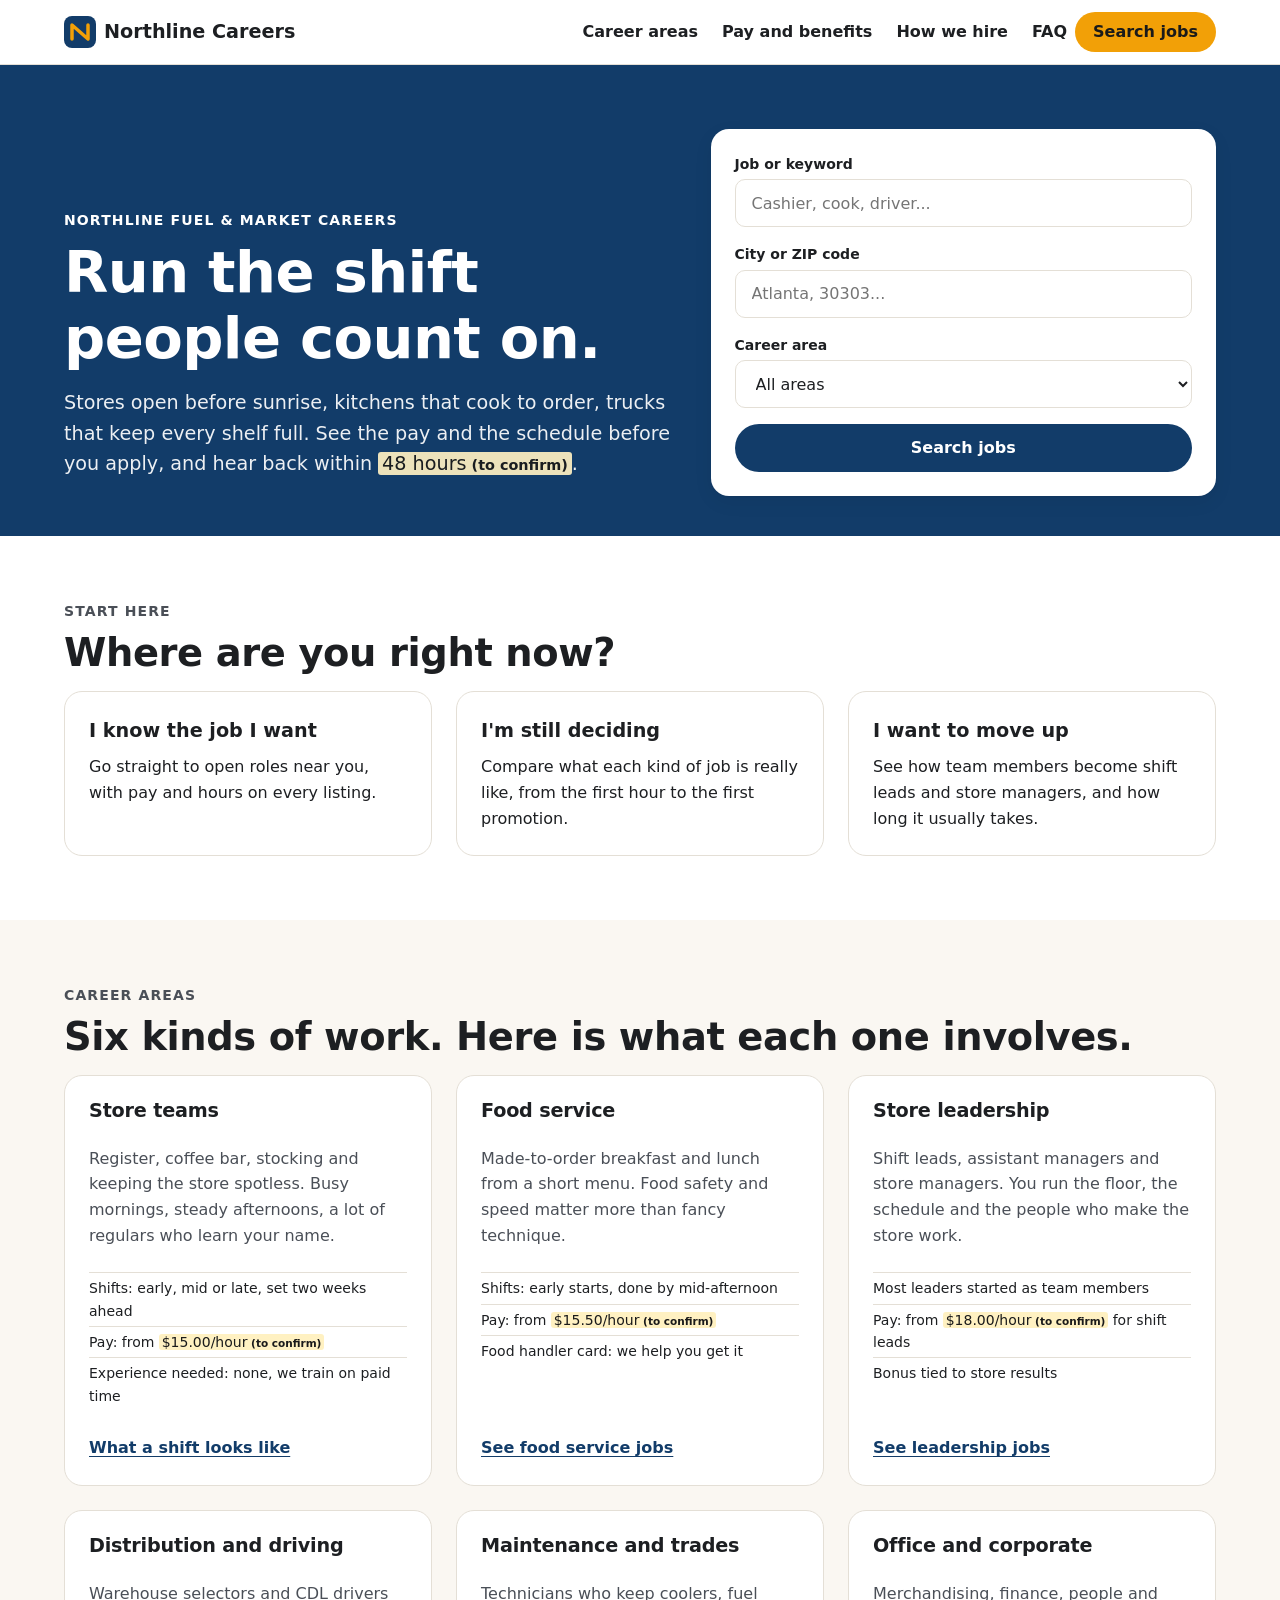
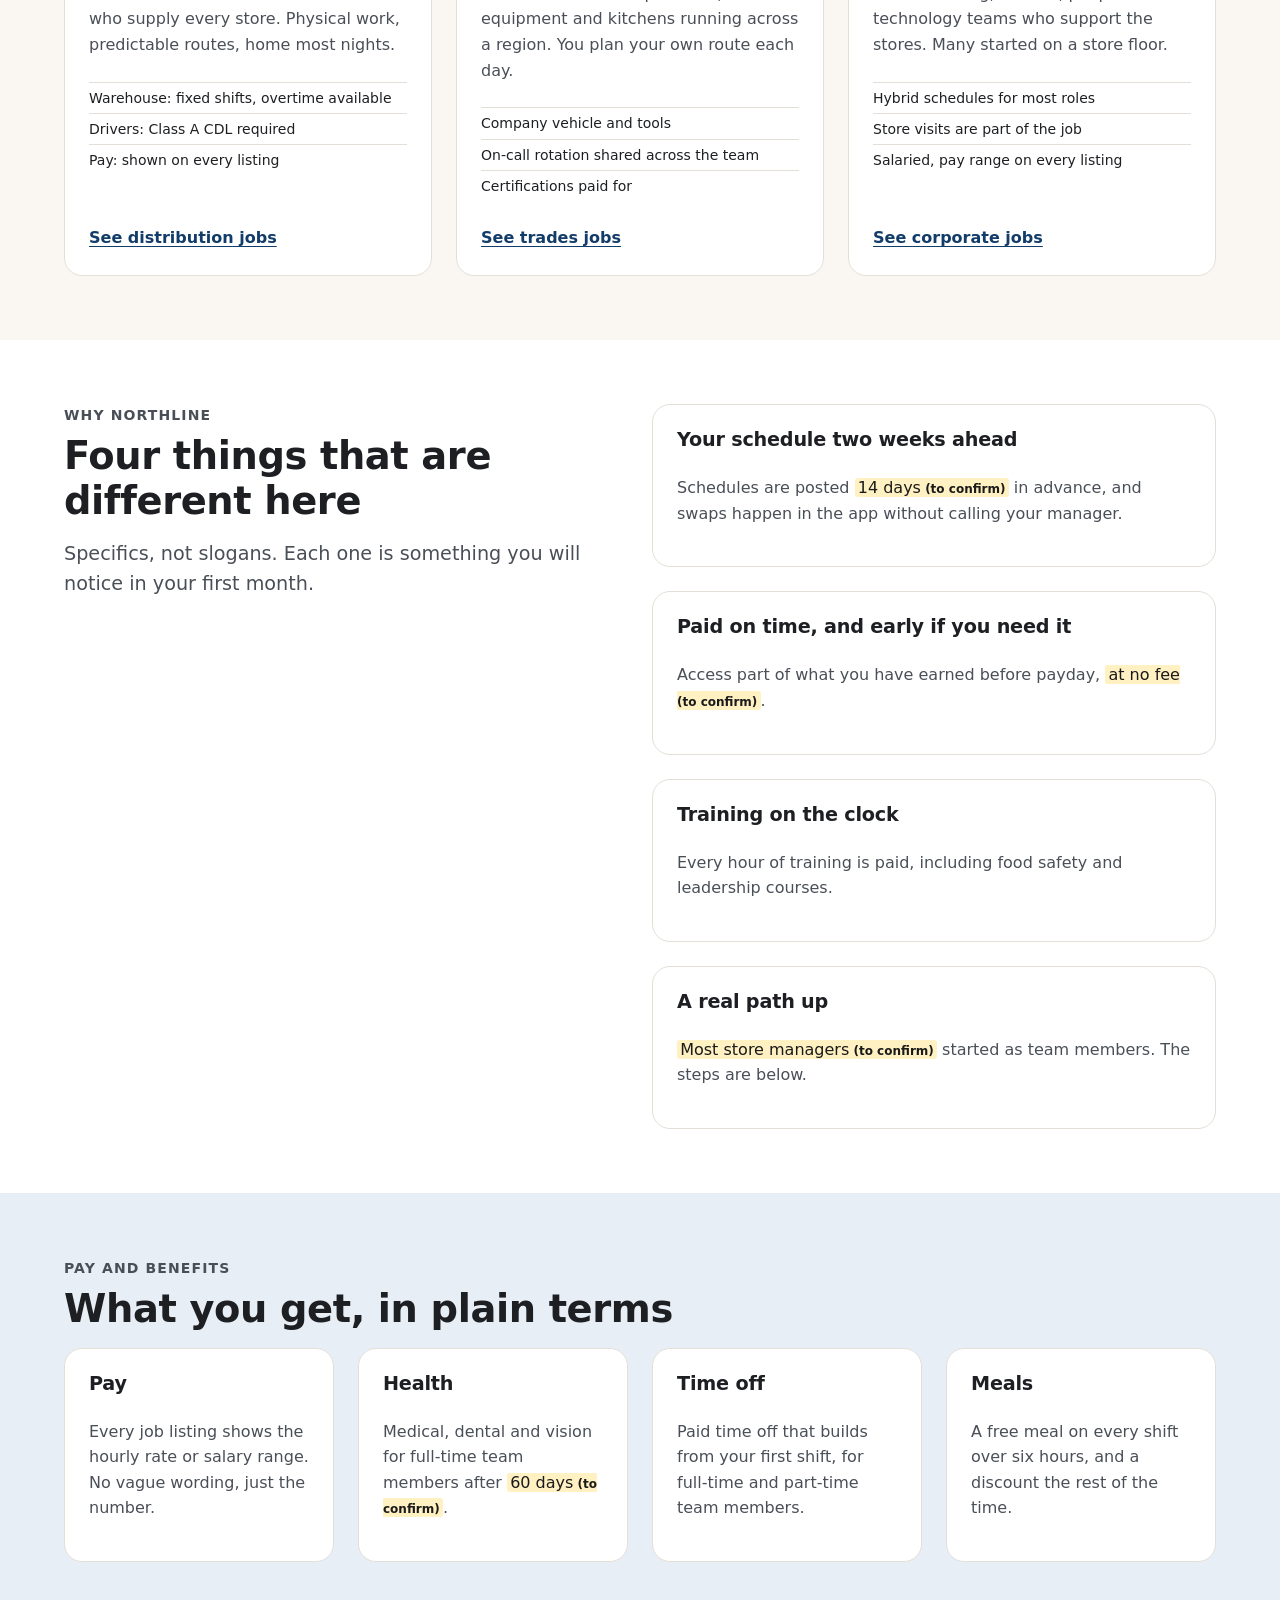
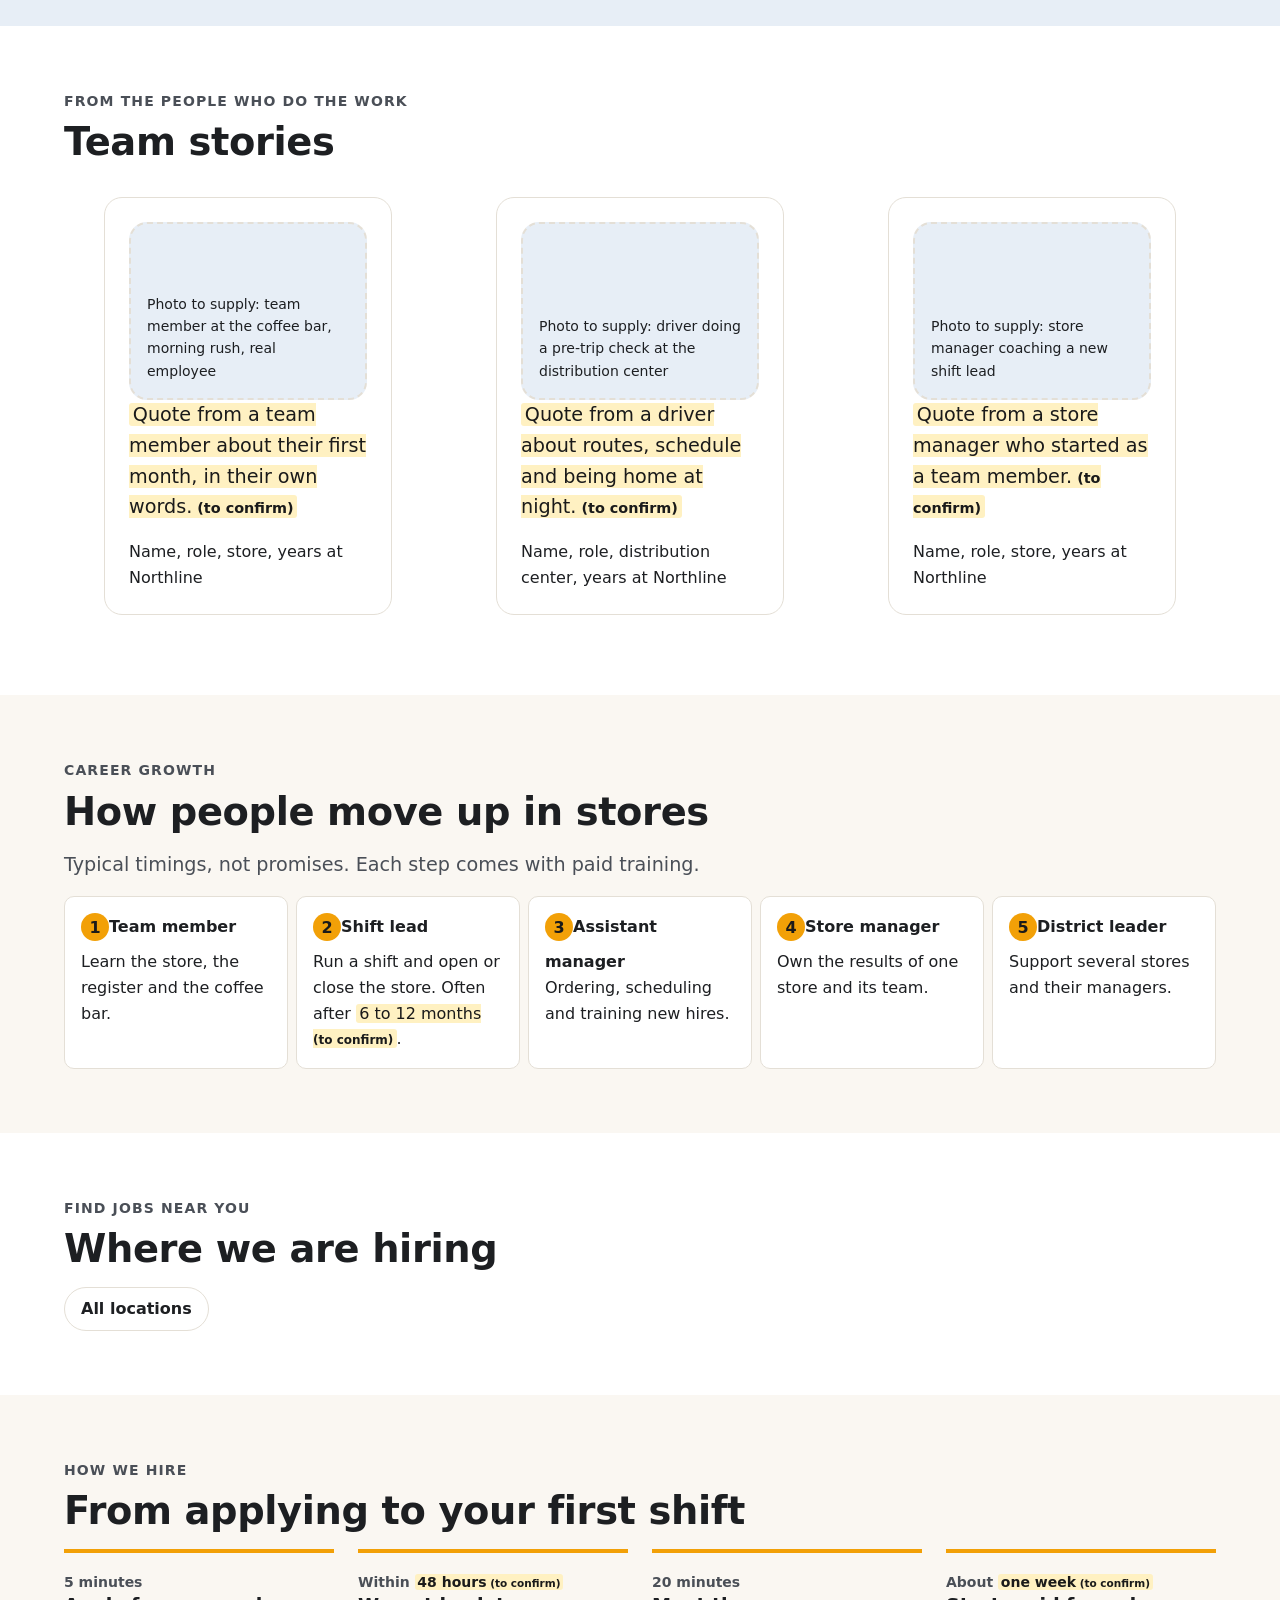
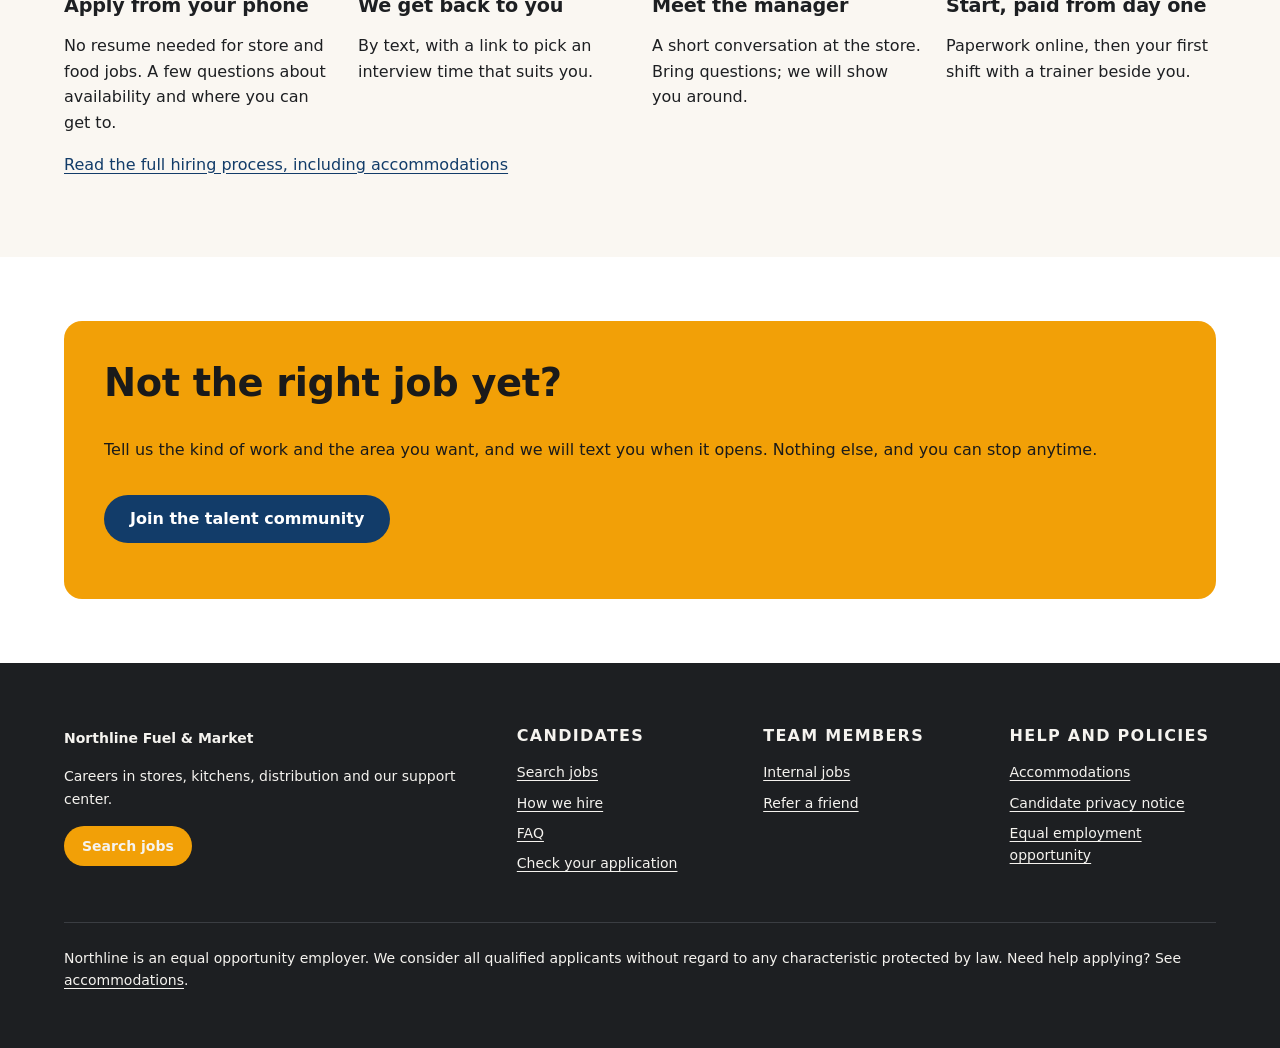
==== skills/sourcing/career-site-builder/references/starter/index.html @ 52d924c1 "Add career-site-builder: a careers site, built and checked Builds a complete careers site for a fron" ====
<!doctype html>
<html lang="en">
<head>
<meta charset="utf-8">
<meta name="viewport" content="width=device-width, initial-scale=1">
<title>Careers at Northline Fuel &amp; Market | Store, food and driver jobs</title>
<meta name="description" content="Hourly and salaried jobs at Northline stores, kitchens and distribution centers. See pay, schedules and how fast we hire, then apply in a few minutes from your phone.">
<link rel="canonical" href="https://careers.example.com/">
<meta property="og:type" content="website">
<meta property="og:title" content="Careers at Northline Fuel &amp; Market">
<meta property="og:description" content="Store, food service, driver and office jobs. Pay and schedules shown up front.">
<meta property="og:url" content="https://careers.example.com/">
<link rel="stylesheet" href="css/tokens.css">
<link rel="stylesheet" href="css/site.css">
<script type="application/ld+json">
{
  "@context": "https://schema.org",
  "@type": "Organization",
  "name": "Northline Fuel & Market",
  "url": "https://careers.example.com/",
  "description": "Convenience stores with made-to-order food, fuel and a regional distribution network."
}
</script>
</head>
<body>
<a class="skip-link" href="#main">Skip to content</a>
<header class="site-header">
  <div class="wrap">
    <a class="logo" href="index.html">
      <svg class="logo-mark" viewBox="0 0 32 32" role="img" aria-label="Northline logo"><rect width="32" height="32" rx="8" fill="#123c69"/><path d="M8 23V9l16 14V9" stroke="#f2a007" stroke-width="3.5" fill="none" stroke-linecap="round" stroke-linejoin="round"/></svg>
      <span>Northline Careers</span>
    </a>
    <nav class="nav" aria-label="Main">
      <ul class="nav-links">
        <li><a href="index.html#areas">Career areas</a></li>
        <li><a href="index.html#benefits">Pay and benefits</a></li>
        <li><a href="hiring-process.html">How we hire</a></li>
        <li><a href="faq.html">FAQ</a></li>
      </ul>
      <a class="btn btn--accent btn--small" href="jobs/index.html">Search jobs</a>
      <button class="nav-toggle" type="button" aria-expanded="false">Menu</button>
    </nav>
  </div>
</header>

<main id="main">
  <section class="hero">
    <div class="wrap hero-grid">
      <div>
        <p class="eyebrow">Northline Fuel &amp; Market careers</p>
        <h1>Run the shift people count on.</h1>
        <p class="lead">Stores open before sunrise, kitchens that cook to order, trucks that keep every shelf full. See the pay and the schedule before you apply, and hear back within <mark class="confirm">48 hours</mark>.</p>
      </div>
      <form class="search" action="jobs/index.html" method="get" role="search" aria-label="Search jobs">
        <div>
          <label for="q">Job or keyword</label>
          <input id="q" name="q" type="text" placeholder="Cashier, cook, driver..." autocomplete="off">
        </div>
        <div>
          <label for="where">City or ZIP code</label>
          <input id="where" name="where" type="text" placeholder="Atlanta, 30303..." autocomplete="postal-code">
        </div>
        <div>
          <label for="cat">Career area</label>
          <select id="cat" name="cat">
            <option value="">All areas</option>
            <option value="store-teams">Store teams</option>
            <option value="food-service">Food service</option>
            <option value="store-leadership">Store leadership</option>
            <option value="distribution">Distribution and driving</option>
            <option value="maintenance">Maintenance and trades</option>
            <option value="corporate">Office and corporate</option>
          </select>
        </div>
        <button class="btn btn--primary" type="submit">Search jobs</button>
      </form>
    </div>
  </section>

  <section class="section" aria-labelledby="paths-title">
    <div class="wrap">
      <p class="eyebrow">Start here</p>
      <h2 id="paths-title">Where are you right now?</h2>
      <div class="grid grid--3">
        <a class="card path" href="jobs/index.html">
          <strong>I know the job I want</strong>
          <span>Go straight to open roles near you, with pay and hours on every listing.</span>
        </a>
        <a class="card path" href="#areas">
          <strong>I'm still deciding</strong>
          <span>Compare what each kind of job is really like, from the first hour to the first promotion.</span>
        </a>
        <a class="card path" href="#growth">
          <strong>I want to move up</strong>
          <span>See how team members become shift leads and store managers, and how long it usually takes.</span>
        </a>
      </div>
    </div>
  </section>

  <section class="section section--warm" id="areas" aria-labelledby="areas-title">
    <div class="wrap">
      <p class="eyebrow">Career areas</p>
      <h2 id="areas-title">Six kinds of work. Here is what each one involves.</h2>
      <div class="grid grid--3">
        <article class="card reveal">
          <h3>Store teams</h3>
          <p>Register, coffee bar, stocking and keeping the store spotless. Busy mornings, steady afternoons, a lot of regulars who learn your name.</p>
          <ul class="facts">
            <li>Shifts: early, mid or late, set two weeks ahead</li>
            <li>Pay: from <mark class="confirm">$15.00/hour</mark></li>
            <li>Experience needed: none, we train on paid time</li>
          </ul>
          <a class="more" href="store-teams.html">What a shift looks like</a>
        </article>
        <article class="card reveal">
          <h3>Food service</h3>
          <p>Made-to-order breakfast and lunch from a short menu. Food safety and speed matter more than fancy technique.</p>
          <ul class="facts">
            <li>Shifts: early starts, done by mid-afternoon</li>
            <li>Pay: from <mark class="confirm">$15.50/hour</mark></li>
            <li>Food handler card: we help you get it</li>
          </ul>
          <a class="more" href="jobs/index.html?cat=food-service">See food service jobs</a>
        </article>
        <article class="card reveal">
          <h3>Store leadership</h3>
          <p>Shift leads, assistant managers and store managers. You run the floor, the schedule and the people who make the store work.</p>
          <ul class="facts">
            <li>Most leaders started as team members</li>
            <li>Pay: from <mark class="confirm">$18.00/hour</mark> for shift leads</li>
            <li>Bonus tied to store results</li>
          </ul>
          <a class="more" href="jobs/index.html?cat=store-leadership">See leadership jobs</a>
        </article>
        <article class="card reveal">
          <h3>Distribution and driving</h3>
          <p>Warehouse selectors and CDL drivers who supply every store. Physical work, predictable routes, home most nights.</p>
          <ul class="facts">
            <li>Warehouse: fixed shifts, overtime available</li>
            <li>Drivers: Class A CDL required</li>
            <li>Pay: shown on every listing</li>
          </ul>
          <a class="more" href="jobs/index.html?cat=distribution">See distribution jobs</a>
        </article>
        <article class="card reveal">
          <h3>Maintenance and trades</h3>
          <p>Technicians who keep coolers, fuel equipment and kitchens running across a region. You plan your own route each day.</p>
          <ul class="facts">
            <li>Company vehicle and tools</li>
            <li>On-call rotation shared across the team</li>
            <li>Certifications paid for</li>
          </ul>
          <a class="more" href="jobs/index.html?cat=maintenance">See trades jobs</a>
        </article>
        <article class="card reveal">
          <h3>Office and corporate</h3>
          <p>Merchandising, finance, people and technology teams who support the stores. Many started on a store floor.</p>
          <ul class="facts">
            <li>Hybrid schedules for most roles</li>
            <li>Store visits are part of the job</li>
            <li>Salaried, pay range on every listing</li>
          </ul>
          <a class="more" href="jobs/index.html?cat=corporate">See corporate jobs</a>
        </article>
      </div>
    </div>
  </section>

  <section class="section" aria-labelledby="why-title">
    <div class="wrap grid grid--2">
      <div>
        <p class="eyebrow">Why Northline</p>
        <h2 id="why-title">Four things that are different here</h2>
        <p class="lead">Specifics, not slogans. Each one is something you will notice in your first month.</p>
      </div>
      <div class="grid">
        <div class="card"><h3>Your schedule two weeks ahead</h3><p>Schedules are posted <mark class="confirm">14 days</mark> in advance, and swaps happen in the app without calling your manager.</p></div>
        <div class="card"><h3>Paid on time, and early if you need it</h3><p>Access part of what you have earned before payday, <mark class="confirm">at no fee</mark>.</p></div>
        <div class="card"><h3>Training on the clock</h3><p>Every hour of training is paid, including food safety and leadership courses.</p></div>
        <div class="card"><h3>A real path up</h3><p><mark class="confirm">Most store managers</mark> started as team members. The steps are below.</p></div>
      </div>
    </div>
  </section>

  <section class="section section--brand" id="benefits" aria-labelledby="benefits-title">
    <div class="wrap">
      <p class="eyebrow">Pay and benefits</p>
      <h2 id="benefits-title">What you get, in plain terms</h2>
      <div class="grid grid--4">
        <div class="card"><h3>Pay</h3><p>Every job listing shows the hourly rate or salary range. No vague wording, just the number.</p></div>
        <div class="card"><h3>Health</h3><p>Medical, dental and vision for full-time team members after <mark class="confirm">60 days</mark>.</p></div>
        <div class="card"><h3>Time off</h3><p>Paid time off that builds from your first shift, for full-time and part-time team members.</p></div>
        <div class="card"><h3>Meals</h3><p>A free meal on every shift over six hours, and a discount the rest of the time.</p></div>
      </div>
    </div>
  </section>

  <section class="section" aria-labelledby="stories-title">
    <div class="wrap">
      <p class="eyebrow">From the people who do the work</p>
      <h2 id="stories-title">Team stories</h2>
      <div class="grid grid--3">
        <figure class="story">
          <div class="photo" role="img" aria-label="Photo placeholder: a team member at the coffee bar during the morning rush">Photo to supply: team member at the coffee bar, morning rush, real employee</div>
          <blockquote><p><mark class="confirm">Quote from a team member about their first month, in their own words.</mark></p></blockquote>
          <figcaption>Name, role, store, years at Northline</figcaption>
        </figure>
        <figure class="story">
          <div class="photo" role="img" aria-label="Photo placeholder: a driver doing a pre-trip check">Photo to supply: driver doing a pre-trip check at the distribution center</div>
          <blockquote><p><mark class="confirm">Quote from a driver about routes, schedule and being home at night.</mark></p></blockquote>
          <figcaption>Name, role, distribution center, years at Northline</figcaption>
        </figure>
        <figure class="story">
          <div class="photo" role="img" aria-label="Photo placeholder: a store manager walking the floor with a new shift lead">Photo to supply: store manager coaching a new shift lead</div>
          <blockquote><p><mark class="confirm">Quote from a store manager who started as a team member.</mark></p></blockquote>
          <figcaption>Name, role, store, years at Northline</figcaption>
        </figure>
      </div>
    </div>
  </section>

  <section class="section section--warm" id="growth" aria-labelledby="growth-title">
    <div class="wrap">
      <p class="eyebrow">Career growth</p>
      <h2 id="growth-title">How people move up in stores</h2>
      <p class="lead">Typical timings, not promises. Each step comes with paid training.</p>
      <ol class="ladder">
        <li><strong>Team member</strong><br>Learn the store, the register and the coffee bar.</li>
        <li><strong>Shift lead</strong><br>Run a shift and open or close the store. Often after <mark class="confirm">6 to 12 months</mark>.</li>
        <li><strong>Assistant manager</strong><br>Ordering, scheduling and training new hires.</li>
        <li><strong>Store manager</strong><br>Own the results of one store and its team.</li>
        <li><strong>District leader</strong><br>Support several stores and their managers.</li>
      </ol>
    </div>
  </section>

  <section class="section" id="locations" aria-labelledby="loc-title">
    <div class="wrap">
      <p class="eyebrow">Find jobs near you</p>
      <h2 id="loc-title">Where we are hiring</h2>
      <ul class="loc-list" id="location-list">
        <li><a href="jobs/index.html">All locations</a></li>
      </ul>
    </div>
  </section>

  <section class="section section--warm" aria-labelledby="process-title">
    <div class="wrap">
      <p class="eyebrow">How we hire</p>
      <h2 id="process-title">From applying to your first shift</h2>
      <ol class="steps">
        <li><span class="time">5 minutes</span><h3>Apply from your phone</h3><p>No resume needed for store and food jobs. A few questions about availability and where you can get to.</p></li>
        <li><span class="time">Within <mark class="confirm">48 hours</mark></span><h3>We get back to you</h3><p>By text, with a link to pick an interview time that suits you.</p></li>
        <li><span class="time">20 minutes</span><h3>Meet the manager</h3><p>A short conversation at the store. Bring questions; we will show you around.</p></li>
        <li><span class="time">About <mark class="confirm">one week</mark></span><h3>Start, paid from day one</h3><p>Paperwork online, then your first shift with a trainer beside you.</p></li>
      </ol>
      <p><a href="hiring-process.html">Read the full hiring process, including accommodations</a></p>
    </div>
  </section>

  <section class="section" aria-labelledby="community-title">
    <div class="wrap">
      <div class="cta-band">
        <h2 id="community-title">Not the right job yet?</h2>
        <p>Tell us the kind of work and the area you want, and we will text you when it opens. Nothing else, and you can stop anytime.</p>
        <p><a class="btn btn--primary" href="https://apply.example.com/northline/talent-community">Join the talent community</a></p>
      </div>
    </div>
  </section>
</main>

<footer class="site-footer">
  <div class="wrap">
    <div class="footer-grid">
      <div>
        <p><strong>Northline Fuel &amp; Market</strong></p>
        <p>Careers in stores, kitchens, distribution and our support center.</p>
        <p><a class="btn btn--accent btn--small" href="jobs/index.html">Search jobs</a></p>
      </div>
      <div>
        <h2>Candidates</h2>
        <ul>
          <li><a href="jobs/index.html">Search jobs</a></li>
          <li><a href="hiring-process.html">How we hire</a></li>
          <li><a href="faq.html">FAQ</a></li>
          <li><a href="https://apply.example.com/northline/status">Check your application</a></li>
        </ul>
      </div>
      <div>
        <h2>Team members</h2>
        <ul>
          <li><a href="https://apply.example.com/northline/internal">Internal jobs</a></li>
          <li><a href="https://apply.example.com/northline/referral">Refer a friend</a></li>
        </ul>
      </div>
      <div>
        <h2>Help and policies</h2>
        <ul>
          <li><a href="hiring-process.html#accommodations">Accommodations</a></li>
          <li><a href="https://apply.example.com/northline/privacy">Candidate privacy notice</a></li>
          <li><a href="https://apply.example.com/northline/eeo">Equal employment opportunity</a></li>
        </ul>
      </div>
    </div>
    <p class="legal">Northline is an equal opportunity employer. We consider all qualified applicants without regard to any characteristic protected by law. Need help applying? See <a href="hiring-process.html#accommodations">accommodations</a>.</p>
  </div>
</footer>
<script src="js/site.js" defer></script>
</body>
</html>
---- skills/sourcing/career-site-builder/references/starter/css/tokens.css ----
/*
  Design tokens. This is the only file that changes per brand.
  Swap the five brand values, keep the rest. Every pair used for text
  in site.css is listed in check_site.py's contrast check, so a brand
  colour that fails contrast is caught before launch, not after.
*/
:root {
  /* Brand: replace these five */
  --brand: #123c69;          /* primary, used for header, buttons, links */
  --brand-ink: #ffffff;      /* text that sits on --brand */
  --accent: #f2a007;         /* one highlight colour, used sparingly */
  --accent-ink: #1a1a1a;     /* text that sits on --accent */
  --brand-soft: #e7eef6;     /* tinted background for brand sections */

  /* Neutrals: warm, so the site does not read as a software product */
  --ink: #1d1f22;
  --ink-muted: #4a4f57;
  --surface: #ffffff;
  --surface-warm: #faf7f2;
  --surface-dark: #1d1f22;
  --on-dark: #f5f3ef;
  --line: #e4dfd6;
  --focus: #b35c00;

  /* Type: system stack, no font download, fast on a phone */
  --font: system-ui, -apple-system, "Segoe UI", Roboto, "Helvetica Neue", Arial, sans-serif;
  --step--1: 0.875rem;
  --step-0: 1rem;
  --step-1: 1.2rem;
  --step-2: 1.5rem;
  --step-3: clamp(1.75rem, 1.4rem + 1.6vw, 2.4rem);
  --step-4: clamp(2.2rem, 1.6rem + 3vw, 3.6rem);

  /* Space and shape */
  --space-1: 0.25rem;
  --space-2: 0.5rem;
  --space-3: 1rem;
  --space-4: 1.5rem;
  --space-5: 2.5rem;
  --space-6: 4rem;
  --radius: 10px;
  --radius-lg: 18px;
  --max: 72rem;
  --shadow: 0 1px 2px rgba(0, 0, 0, 0.06), 0 6px 20px rgba(0, 0, 0, 0.06);
}
---- skills/sourcing/career-site-builder/references/starter/css/site.css ----
/* Components. Brand values come from tokens.css; nothing here is brand-specific. */

*, *::before, *::after { box-sizing: border-box; }
html { -webkit-text-size-adjust: 100%; scroll-behavior: smooth; }
body {
  margin: 0;
  font-family: var(--font);
  font-size: var(--step-0);
  line-height: 1.6;
  color: var(--ink);
  background: var(--surface);
}
img, svg { max-width: 100%; height: auto; display: block; }
a { color: var(--brand); text-underline-offset: 3px; }
a:hover { text-decoration-thickness: 2px; }
h1, h2, h3 { line-height: 1.15; letter-spacing: -0.01em; margin: 0 0 var(--space-3); }
h1 { font-size: var(--step-4); }
h2 { font-size: var(--step-3); }
h3 { font-size: var(--step-1); }
p { margin: 0 0 var(--space-3); }

:focus-visible { outline: 3px solid var(--focus); outline-offset: 3px; border-radius: 4px; }

.wrap { width: min(100% - 2rem, var(--max)); margin-inline: auto; }
.section { padding-block: var(--space-6); }
.section--warm { background: var(--surface-warm); color: var(--ink); }
.section--brand { background: var(--brand-soft); color: var(--ink); }
.section--dark { background: var(--surface-dark); color: var(--on-dark); }
.section--dark a { color: var(--on-dark); }
.eyebrow {
  font-size: var(--step--1); font-weight: 700; text-transform: uppercase;
  letter-spacing: 0.08em; color: var(--ink-muted); margin-bottom: var(--space-2);
}
.section--dark .eyebrow { color: var(--on-dark); }
.lead { font-size: var(--step-1); color: var(--ink-muted); max-width: 40rem; }
.section--dark .lead { color: var(--on-dark); }

.skip-link { position: absolute; left: -999px; top: 0; background: var(--surface); color: var(--ink); padding: var(--space-2) var(--space-3); z-index: 100; }
.skip-link:focus { left: var(--space-3); top: var(--space-3); }

/* Header: the Search jobs button never leaves the screen */
.site-header {
  position: sticky; top: 0; z-index: 50;
  background: var(--surface); color: var(--ink);
  border-bottom: 1px solid var(--line);
}
.site-header .wrap { display: flex; align-items: center; gap: var(--space-3); min-height: 4rem; }
.logo { display: flex; align-items: center; gap: var(--space-2); font-weight: 800; color: var(--ink); text-decoration: none; font-size: var(--step-1); }
.logo-mark { width: 2rem; height: 2rem; }
.nav { margin-left: auto; display: flex; align-items: center; gap: var(--space-2); }
@media (max-width: 30rem) { .logo { font-size: var(--step-0); } .logo span { max-width: 9ch; line-height: 1.1; } }
.nav-links { display: none; list-style: none; margin: 0; padding: 0; gap: var(--space-4); }
.nav-links a { color: var(--ink); text-decoration: none; font-weight: 600; }
.nav-links a:hover { color: var(--brand); }
.nav-toggle {
  background: var(--surface); color: var(--ink); border: 1px solid var(--line);
  border-radius: var(--radius); padding: var(--space-2) var(--space-3); font: inherit; font-weight: 600;
}
.nav-open .nav-links {
  display: flex; flex-direction: column; position: absolute; top: 4rem; left: 0; right: 0;
  background: var(--surface); color: var(--ink); padding: var(--space-4); border-bottom: 1px solid var(--line);
}
@media (min-width: 60rem) {
  .nav-links { display: flex; }
  .nav-toggle { display: none; }
}

/* Buttons */
.btn {
  display: inline-flex; align-items: center; justify-content: center; gap: var(--space-2);
  min-height: 3rem; padding: 0 var(--space-4); border-radius: 999px; border: 2px solid transparent;
  font: inherit; font-weight: 700; text-decoration: none; cursor: pointer; white-space: nowrap;
  transition: transform 0.15s ease, background-color 0.15s ease;
}
.btn:hover { transform: translateY(-1px); }
.btn--primary { background: var(--brand); color: var(--brand-ink); }
.btn--accent { background: var(--accent); color: var(--accent-ink); }
.btn--ghost { background: transparent; color: var(--ink); border-color: var(--line); }
.btn--small { min-height: 2.5rem; padding: 0 var(--space-3); }

/* Hero */
.hero { background: var(--brand); color: var(--brand-ink); padding-block: var(--space-6) var(--space-5); overflow: hidden; }
.hero h1 { max-width: 16ch; }
.hero .eyebrow { color: var(--brand-ink); }
.hero .lead { color: var(--brand-ink); opacity: 0.92; }
.hero-grid { display: grid; gap: var(--space-5); align-items: end; }
@media (min-width: 60rem) { .hero-grid { grid-template-columns: 1.2fr 1fr; } }

/* Job search box */
.search {
  background: var(--surface); color: var(--ink);
  border-radius: var(--radius-lg); padding: var(--space-4); box-shadow: var(--shadow);
  display: grid; gap: var(--space-3);
}
.search label { font-size: var(--step--1); font-weight: 700; display: block; margin-bottom: var(--space-1); }
.search input, .search select {
  width: 100%; min-height: 3rem; padding: 0 var(--space-3); font: inherit;
  border: 1px solid var(--line); border-radius: var(--radius); background: var(--surface); color: var(--ink);
}
@media (min-width: 40rem) { .search--row { grid-template-columns: 1fr 1fr 1fr auto; align-items: end; } }

/* Photo placeholder: documentary photography goes here, never stock */
.photo {
  aspect-ratio: 4 / 3; border-radius: var(--radius-lg); display: flex; align-items: flex-end;
  padding: var(--space-3); background: var(--brand-soft); color: var(--ink);
  border: 2px dashed var(--line); font-size: var(--step--1);
}
.photo--tall { aspect-ratio: 3 / 4; }

/* Cards and grids */
.grid { display: grid; gap: var(--space-4); }
@media (min-width: 40rem) { .grid--2 { grid-template-columns: repeat(2, 1fr); } }
@media (min-width: 60rem) { .grid--3 { grid-template-columns: repeat(3, 1fr); } .grid--4 { grid-template-columns: repeat(4, 1fr); } }
.card {
  background: var(--surface); color: var(--ink);
  border: 1px solid var(--line); border-radius: var(--radius-lg); padding: var(--space-4);
  display: flex; flex-direction: column; gap: var(--space-2);
}
.card p { color: var(--ink-muted); }
.card .facts { list-style: none; padding: 0; margin: 0 0 var(--space-3); font-size: var(--step--1); color: var(--ink); }
.card .facts li { padding-block: var(--space-1); border-top: 1px solid var(--line); }
.card a.more { margin-top: auto; font-weight: 700; }
.path { text-decoration: none; color: var(--ink); background: var(--surface); transition: border-color 0.15s ease; }
.path:hover { border-color: var(--brand); }
.path strong { font-size: var(--step-1); }

/* Career ladder */
.ladder { list-style: none; padding: 0; margin: 0; display: grid; gap: var(--space-2); counter-reset: rung; }
@media (min-width: 60rem) { .ladder { grid-template-columns: repeat(5, 1fr); } }
.ladder li {
  counter-increment: rung; background: var(--surface); color: var(--ink);
  border: 1px solid var(--line); border-radius: var(--radius); padding: var(--space-3);
}
.ladder li::before { content: counter(rung); display: inline-grid; place-items: center; width: 1.75rem; height: 1.75rem; border-radius: 50%; background: var(--accent); color: var(--accent-ink); font-weight: 800; margin-bottom: var(--space-2); }

/* Steps */
.steps { list-style: none; padding: 0; margin: 0; display: grid; gap: var(--space-4); }
@media (min-width: 60rem) { .steps { grid-template-columns: repeat(4, 1fr); } }
.steps li { border-top: 4px solid var(--accent); padding-top: var(--space-3); }
.steps .time { font-size: var(--step--1); font-weight: 700; color: var(--ink-muted); }

/* Story placeholders */
.story { background: var(--surface); color: var(--ink); border-radius: var(--radius-lg); padding: var(--space-4); border: 1px solid var(--line); }
.story blockquote { margin: 0 0 var(--space-3); font-size: var(--step-1); }

/* Content that needs the employer's confirmation before launch.
   Visible on purpose: nobody ships a marked claim without seeing it. */
mark.confirm { background: #fff1c2; color: #1a1a1a; padding: 0 0.2em; border-radius: 3px; }
mark.confirm::after { content: " (to confirm)"; font-size: 0.75em; font-weight: 700; }

/* FAQ */
.faq details { border-bottom: 1px solid var(--line); padding-block: var(--space-3); }
.faq summary { cursor: pointer; font-weight: 700; font-size: var(--step-1); }

/* Jobs list */
.job-list { list-style: none; padding: 0; margin: 0; display: grid; gap: var(--space-3); }
.job-list li { background: var(--surface); color: var(--ink); border: 1px solid var(--line); border-radius: var(--radius); padding: var(--space-3) var(--space-4); }
.job-list a { font-weight: 700; font-size: var(--step-1); text-decoration: none; }
.job-meta { display: flex; flex-wrap: wrap; gap: var(--space-2) var(--space-4); font-size: var(--step--1); color: var(--ink-muted); margin: var(--space-1) 0 0; }
.status { font-weight: 700; color: var(--ink-muted); margin-block: var(--space-3); }
.loc-list { list-style: none; padding: 0; margin: 0; display: flex; flex-wrap: wrap; gap: var(--space-2); }
.loc-list a { display: inline-block; padding: var(--space-2) var(--space-3); border: 1px solid var(--line); border-radius: 999px; text-decoration: none; font-weight: 600; background: var(--surface); color: var(--ink); }

/* Job page */
.job-head { background: var(--surface-warm); color: var(--ink); padding-block: var(--space-5); }
.pay { font-size: var(--step-2); font-weight: 800; color: var(--ink); margin: 0; }
.apply-box { background: var(--surface); color: var(--ink); border: 1px solid var(--line); border-radius: var(--radius-lg); padding: var(--space-4); box-shadow: var(--shadow); }
.handoff-note { font-size: var(--step--1); color: var(--ink-muted); margin-top: var(--space-2); }

/* Talent community */
.cta-band { background: var(--accent); color: var(--accent-ink); border-radius: var(--radius-lg); padding: var(--space-5); display: grid; gap: var(--space-3); }

/* Footer */
.site-footer { background: var(--surface-dark); color: var(--on-dark); padding-block: var(--space-6) var(--space-5); font-size: var(--step--1); }
.site-footer a { color: var(--on-dark); }
.site-footer h2 { font-size: var(--step-0); text-transform: uppercase; letter-spacing: 0.08em; }
.site-footer ul { list-style: none; padding: 0; margin: 0; display: grid; gap: var(--space-2); }
.footer-grid { display: grid; gap: var(--space-5); }
@media (min-width: 60rem) { .footer-grid { grid-template-columns: 2fr 1fr 1fr 1fr; } }
.legal { border-top: 1px solid #3a3d42; margin-top: var(--space-5); padding-top: var(--space-4); }

/* Motion: subtle, and off for anyone who asked for less */
.js .reveal { opacity: 0; transform: translateY(12px); transition: opacity 0.5s ease, transform 0.5s ease; }
.js .reveal.is-visible { opacity: 1; transform: none; }
@media (prefers-reduced-motion: reduce) {
  html { scroll-behavior: auto; }
  *, *::before, *::after { transition: none !important; animation: none !important; }
  .js .reveal { opacity: 1; transform: none; }
}
.visually-hidden { position: absolute !important; width: 1px; height: 1px; overflow: hidden; clip: rect(0 0 0 0); white-space: nowrap; }
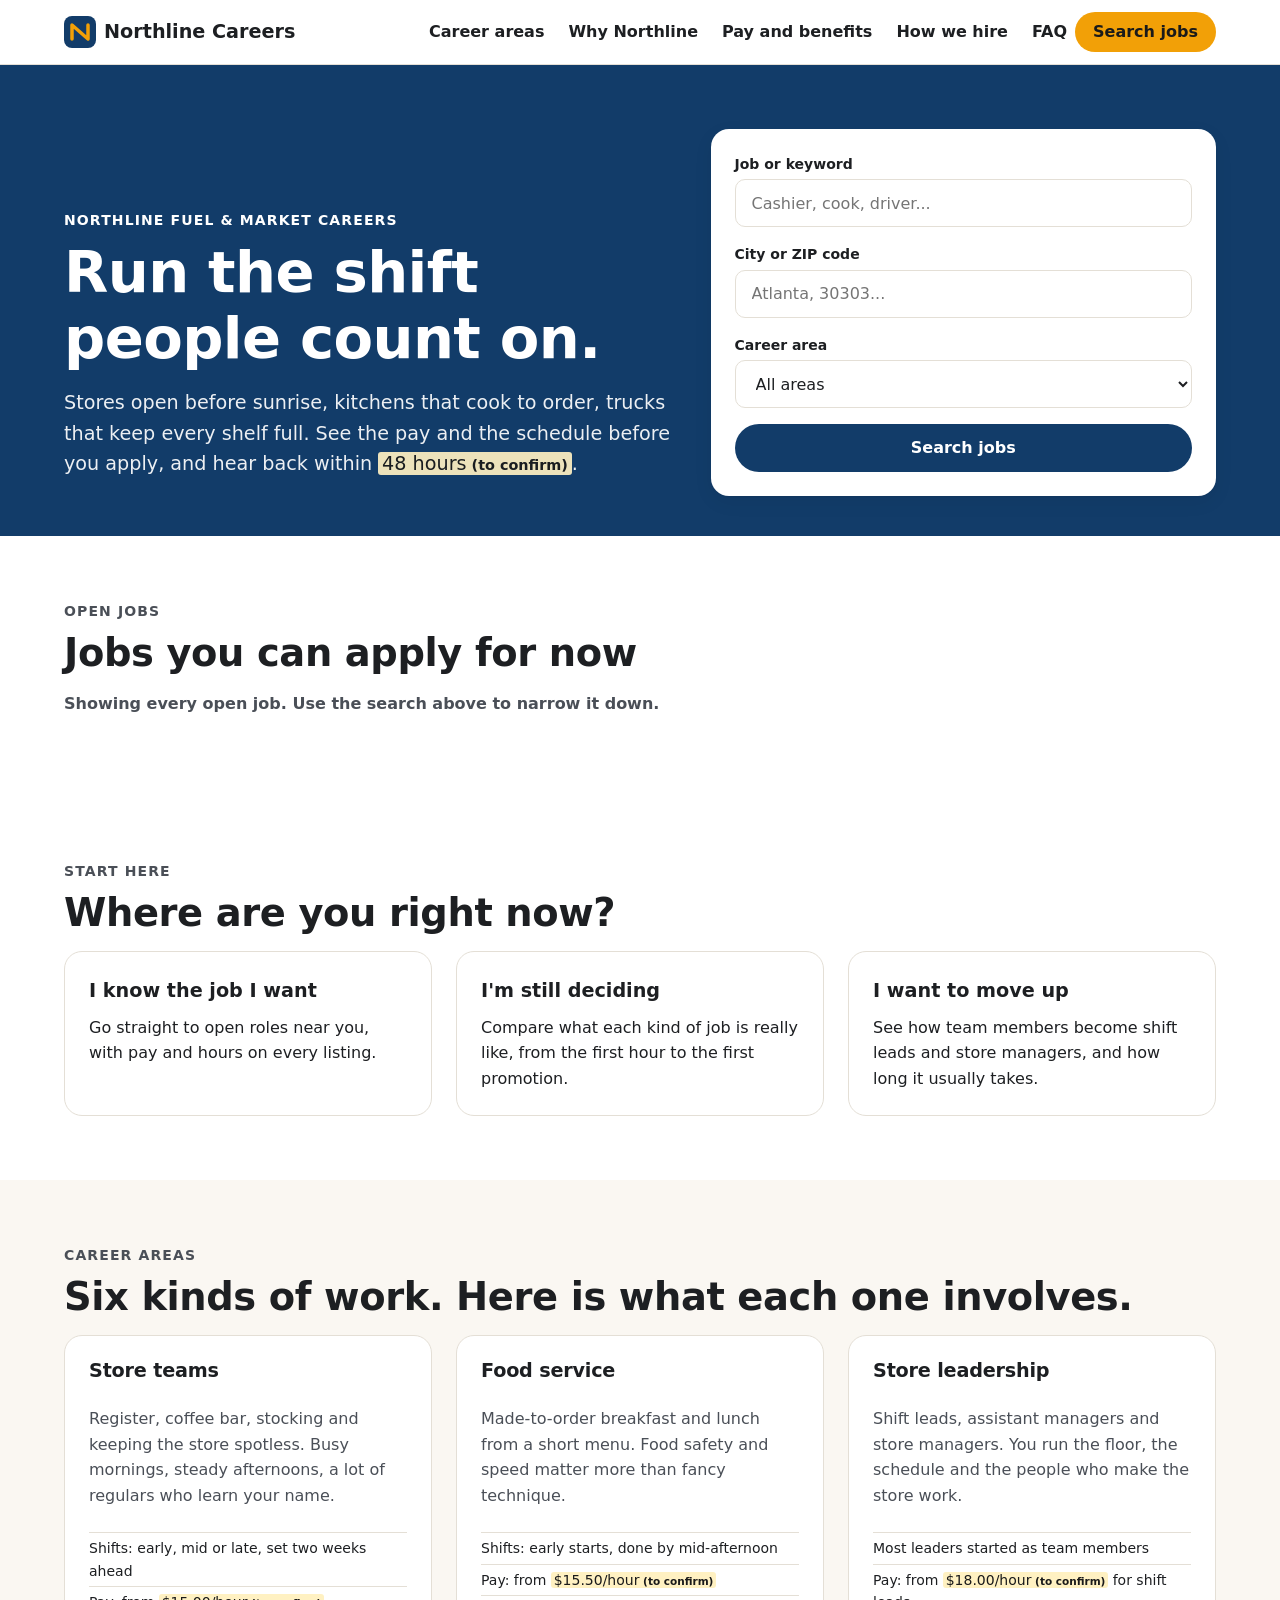
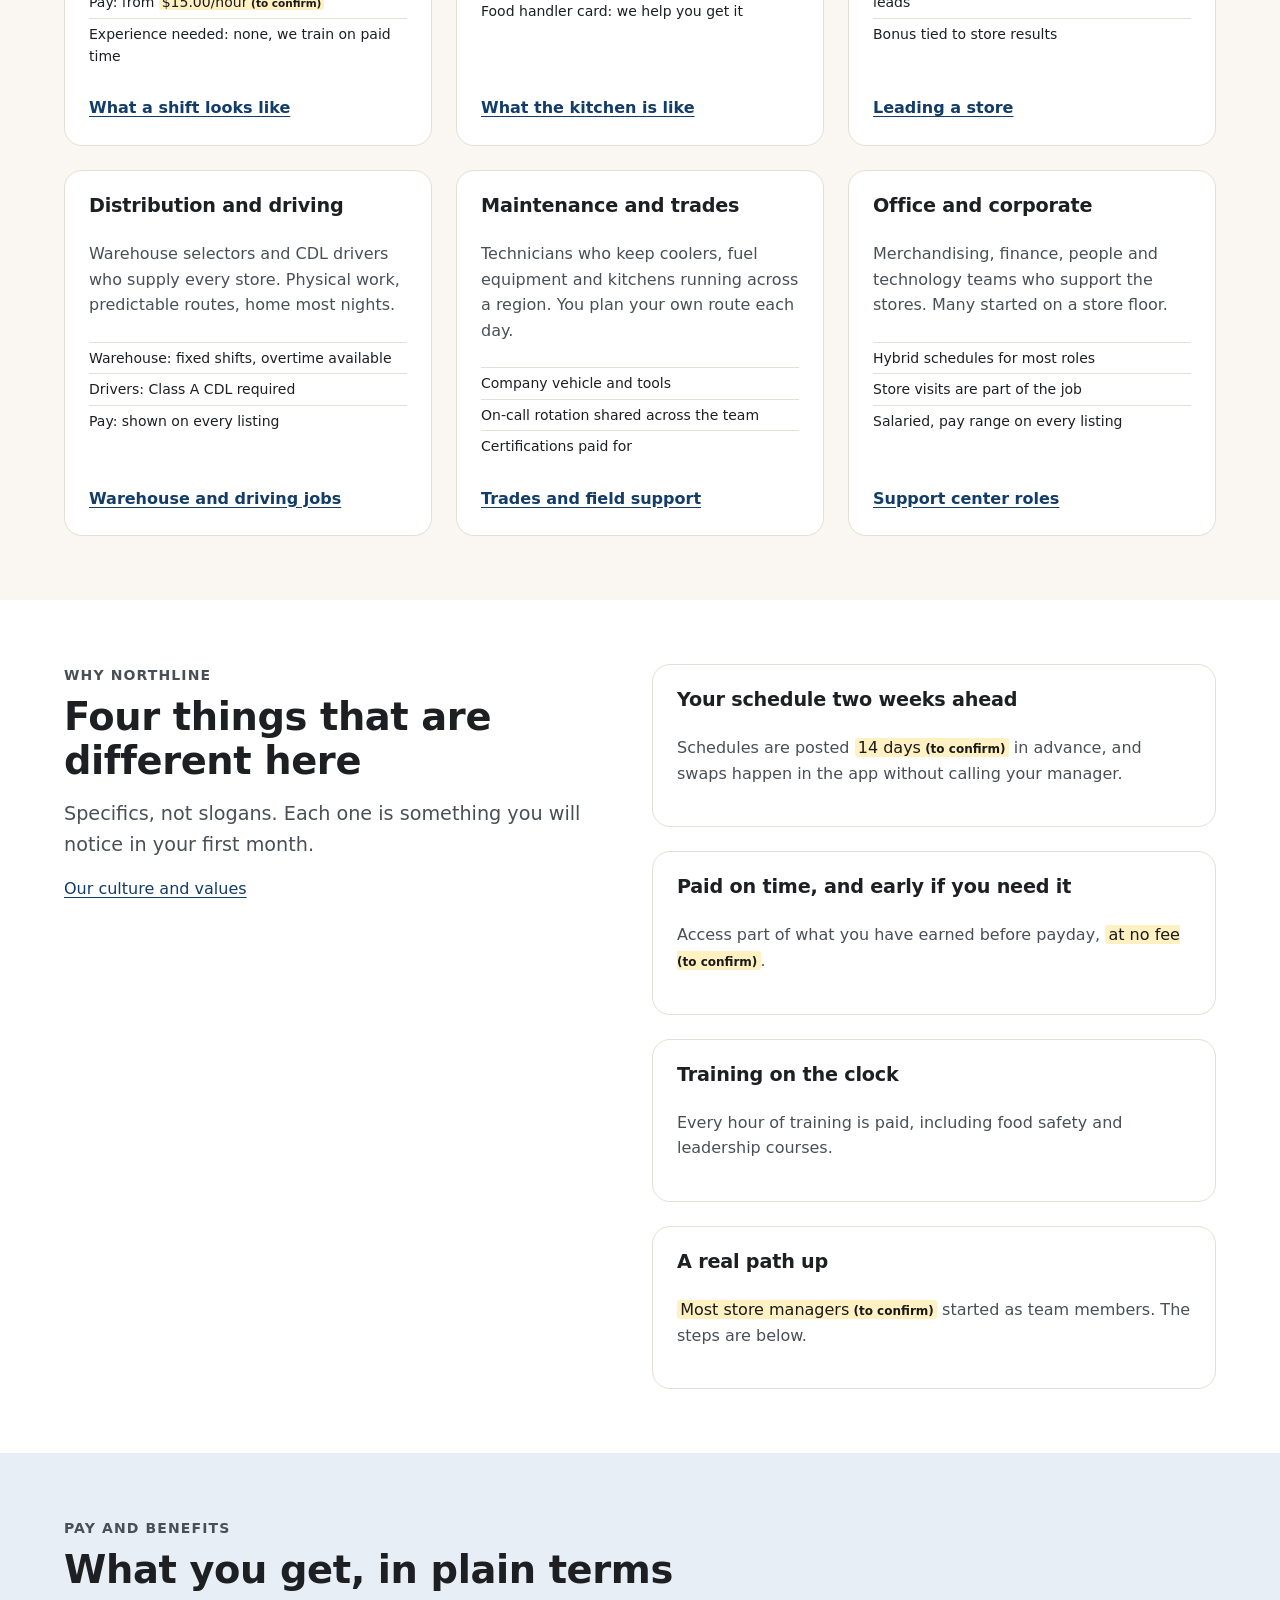
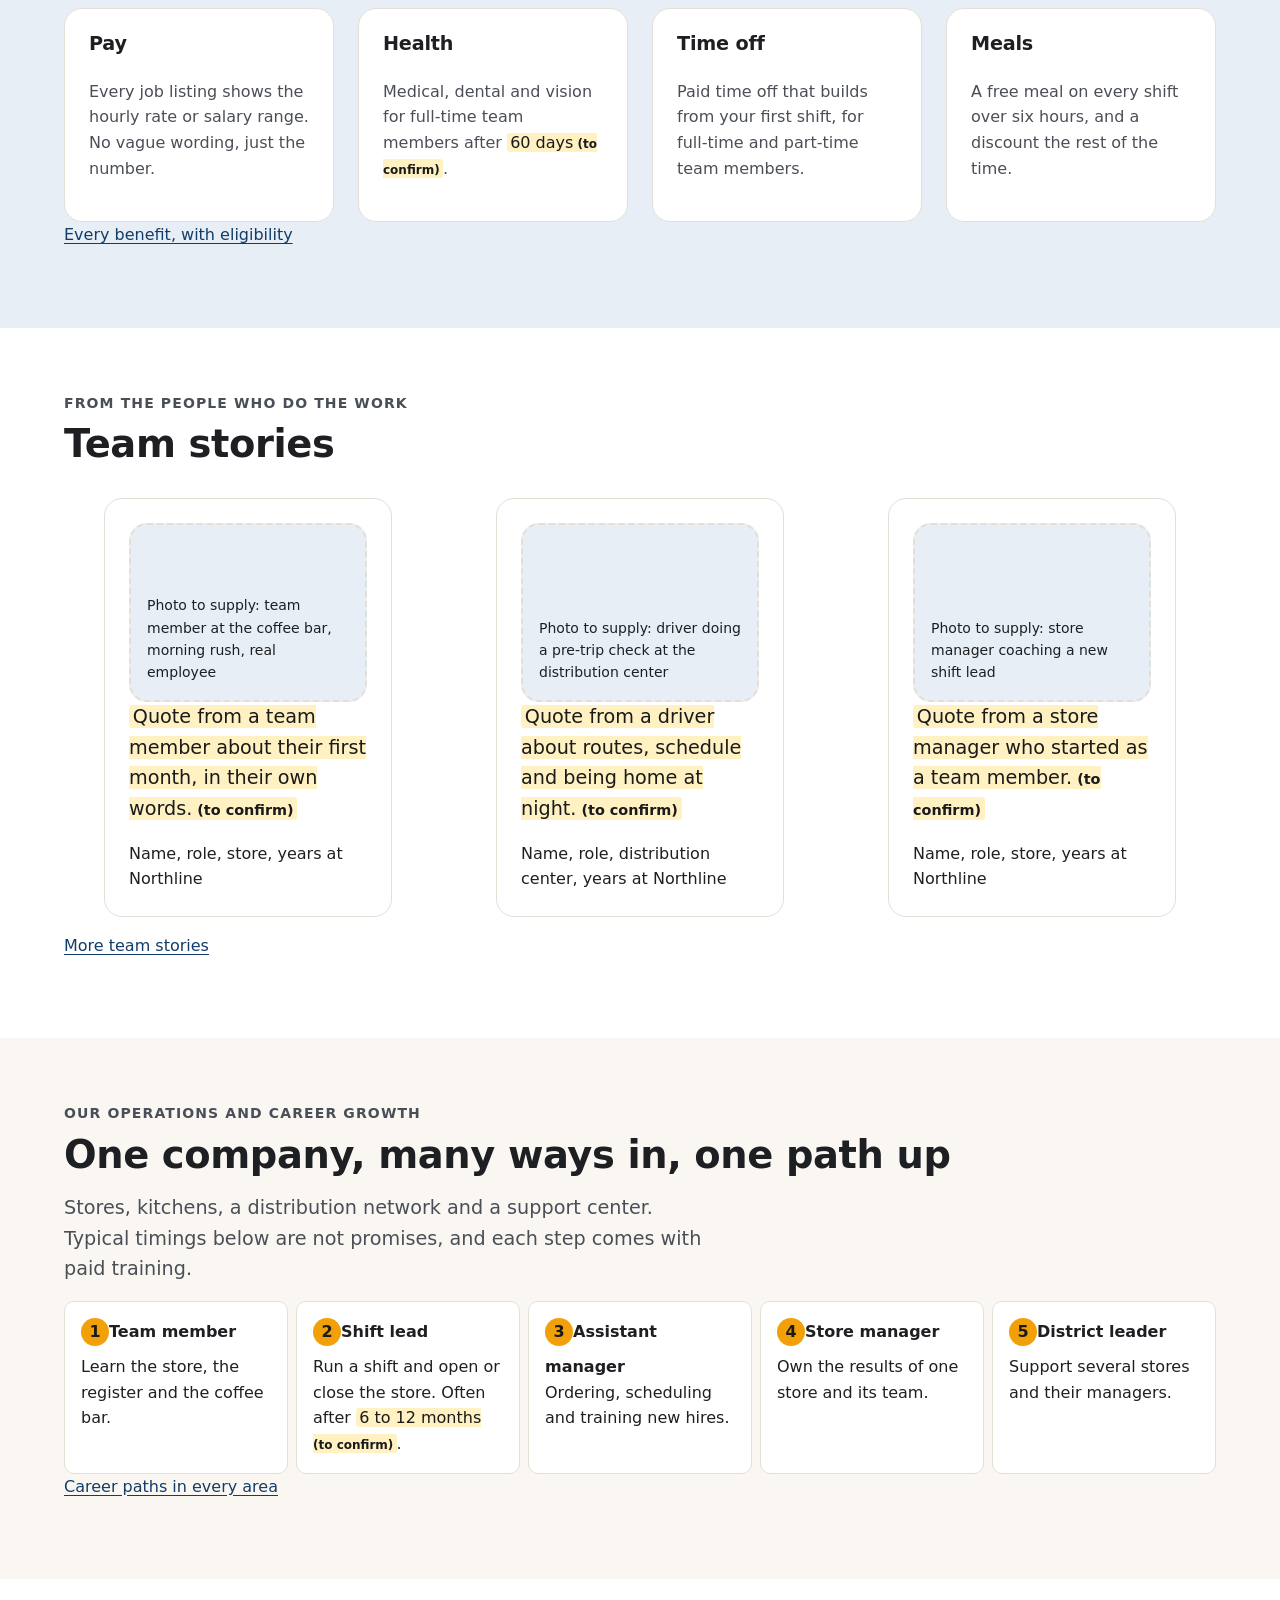
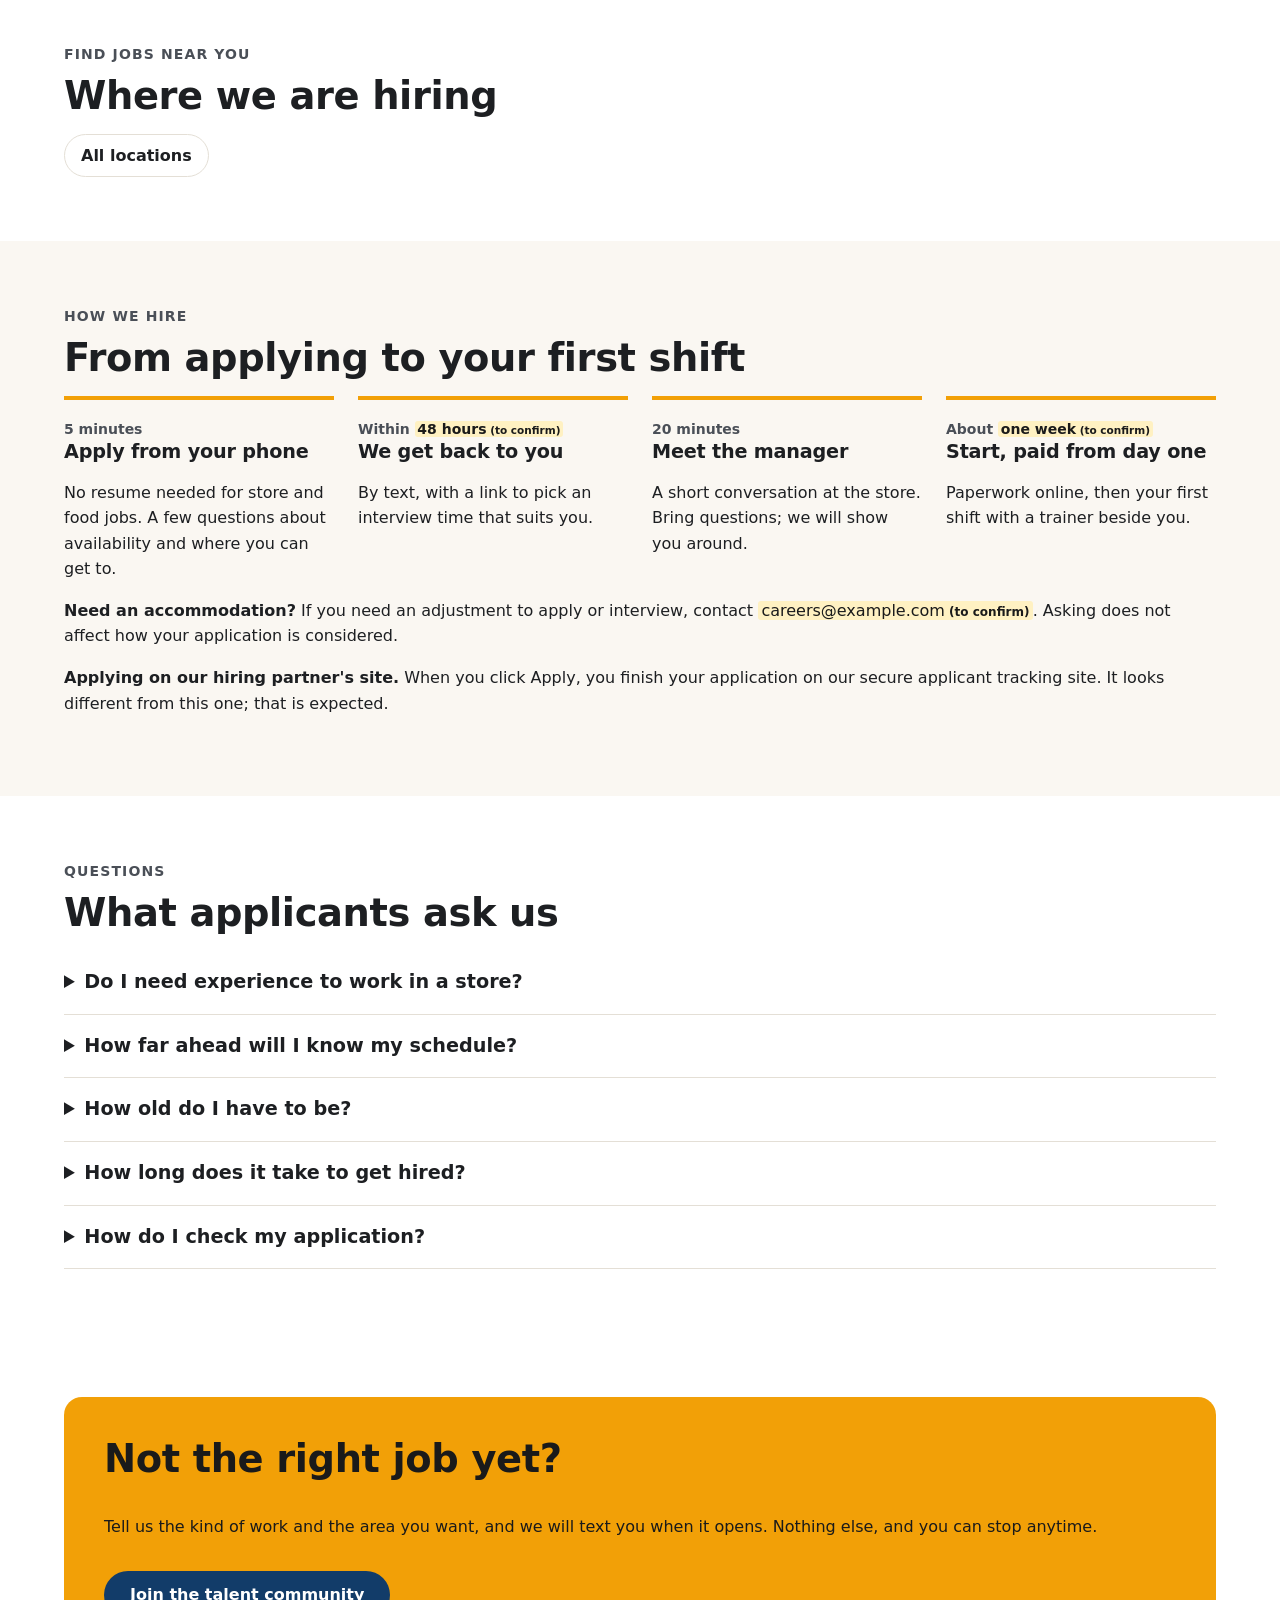
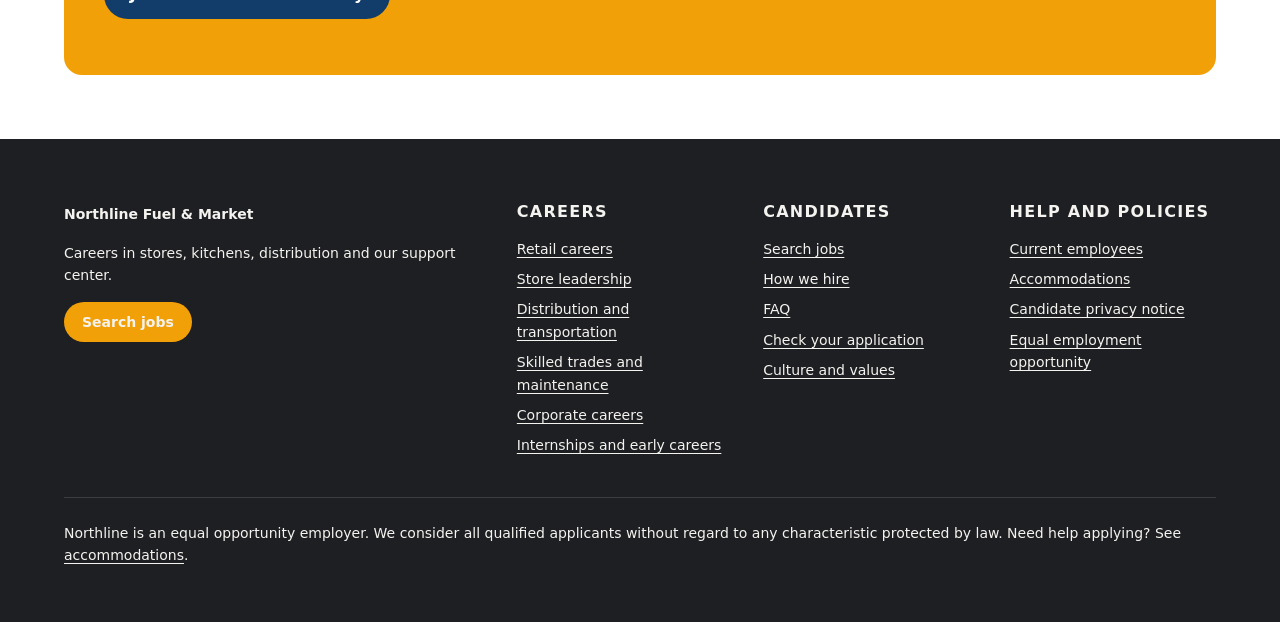
==== commit 61a4ebb2: "career-site-builder 2.0.0: the brief, approval, one landing page "Redo our careers page" now fills a" ====
--- a/skills/sourcing/career-site-builder/references/starter/index.html
+++ b/skills/sourcing/career-site-builder/references/starter/index.html
@@ -33,11 +33,12 @@
     <nav class="nav" aria-label="Main">
       <ul class="nav-links">
         <li><a href="index.html#areas">Career areas</a></li>
+        <li><a href="index.html#why">Why Northline</a></li>
         <li><a href="index.html#benefits">Pay and benefits</a></li>
-        <li><a href="hiring-process.html">How we hire</a></li>
-        <li><a href="faq.html">FAQ</a></li>
+        <li><a href="index.html#process">How we hire</a></li>
+        <li><a href="index.html#faq">FAQ</a></li>
       </ul>
-      <a class="btn btn--accent btn--small" href="jobs/index.html">Search jobs</a>
+      <a class="btn btn--accent btn--small" href="index.html#search">Search jobs</a>
       <button class="nav-toggle" type="button" aria-expanded="false">Menu</button>
     </nav>
   </div>
@@ -51,7 +52,7 @@
         <h1>Run the shift people count on.</h1>
         <p class="lead">Stores open before sunrise, kitchens that cook to order, trucks that keep every shelf full. See the pay and the schedule before you apply, and hear back within <mark class="confirm">48 hours</mark>.</p>
       </div>
-      <form class="search" action="jobs/index.html" method="get" role="search" aria-label="Search jobs">
+      <form class="search" id="job-search" action="index.html#search" method="get" role="search" aria-label="Search jobs">
         <div>
           <label for="q">Job or keyword</label>
           <input id="q" name="q" type="text" placeholder="Cashier, cook, driver..." autocomplete="off">
@@ -77,20 +78,29 @@
     </div>
   </section>
 
+  <section class="section" id="search" aria-labelledby="results-title">
+    <div class="wrap">
+      <p class="eyebrow">Open jobs</p>
+      <h2 id="results-title">Jobs you can apply for now</h2>
+      <p class="status" id="job-status" aria-live="polite">Showing every open job. Use the search above to narrow it down.</p>
+      <ol class="job-list" id="job-results"></ol>
+    </div>
+  </section>
+
   <section class="section" aria-labelledby="paths-title">
     <div class="wrap">
       <p class="eyebrow">Start here</p>
       <h2 id="paths-title">Where are you right now?</h2>
       <div class="grid grid--3">
-        <a class="card path" href="jobs/index.html">
+        <a class="card path" href="index.html#search">
           <strong>I know the job I want</strong>
           <span>Go straight to open roles near you, with pay and hours on every listing.</span>
         </a>
-        <a class="card path" href="#areas">
+        <a class="card path" href="index.html#areas">
           <strong>I'm still deciding</strong>
           <span>Compare what each kind of job is really like, from the first hour to the first promotion.</span>
         </a>
-        <a class="card path" href="#growth">
+        <a class="card path" href="index.html#growth">
           <strong>I want to move up</strong>
           <span>See how team members become shift leads and store managers, and how long it usually takes.</span>
         </a>
@@ -111,7 +121,7 @@
             <li>Pay: from <mark class="confirm">$15.00/hour</mark></li>
             <li>Experience needed: none, we train on paid time</li>
           </ul>
-          <a class="more" href="store-teams.html">What a shift looks like</a>
+          <a class="more" href="#full-version" data-upsell="page" data-topic="Retail careers">What a shift looks like</a>
         </article>
         <article class="card reveal">
           <h3>Food service</h3>
@@ -121,7 +131,7 @@
             <li>Pay: from <mark class="confirm">$15.50/hour</mark></li>
             <li>Food handler card: we help you get it</li>
           </ul>
-          <a class="more" href="jobs/index.html?cat=food-service">See food service jobs</a>
+          <a class="more" href="#full-version" data-upsell="page" data-topic="Food service careers">What the kitchen is like</a>
         </article>
         <article class="card reveal">
           <h3>Store leadership</h3>
@@ -131,7 +141,7 @@
             <li>Pay: from <mark class="confirm">$18.00/hour</mark> for shift leads</li>
             <li>Bonus tied to store results</li>
           </ul>
-          <a class="more" href="jobs/index.html?cat=store-leadership">See leadership jobs</a>
+          <a class="more" href="#full-version" data-upsell="page" data-topic="Store leadership">Leading a store</a>
         </article>
         <article class="card reveal">
           <h3>Distribution and driving</h3>
@@ -141,7 +151,7 @@
             <li>Drivers: Class A CDL required</li>
             <li>Pay: shown on every listing</li>
           </ul>
-          <a class="more" href="jobs/index.html?cat=distribution">See distribution jobs</a>
+          <a class="more" href="#full-version" data-upsell="page" data-topic="Distribution and transportation">Warehouse and driving jobs</a>
         </article>
         <article class="card reveal">
           <h3>Maintenance and trades</h3>
@@ -151,7 +161,7 @@
             <li>On-call rotation shared across the team</li>
             <li>Certifications paid for</li>
           </ul>
-          <a class="more" href="jobs/index.html?cat=maintenance">See trades jobs</a>
+          <a class="more" href="#full-version" data-upsell="page" data-topic="Skilled trades, maintenance and field support">Trades and field support</a>
         </article>
         <article class="card reveal">
           <h3>Office and corporate</h3>
@@ -161,18 +171,19 @@
             <li>Store visits are part of the job</li>
             <li>Salaried, pay range on every listing</li>
           </ul>
-          <a class="more" href="jobs/index.html?cat=corporate">See corporate jobs</a>
-        </article>
-      </div>
-    </div>
-  </section>
-
-  <section class="section" aria-labelledby="why-title">
+          <a class="more" href="#full-version" data-upsell="page" data-topic="Corporate careers">Support center roles</a>
+        </article>
+      </div>
+    </div>
+  </section>
+
+  <section class="section" id="why" aria-labelledby="why-title">
     <div class="wrap grid grid--2">
       <div>
         <p class="eyebrow">Why Northline</p>
         <h2 id="why-title">Four things that are different here</h2>
         <p class="lead">Specifics, not slogans. Each one is something you will notice in your first month.</p>
+        <p><a href="#full-version" data-upsell="page" data-topic="Culture and values">Our culture and values</a></p>
       </div>
       <div class="grid">
         <div class="card"><h3>Your schedule two weeks ahead</h3><p>Schedules are posted <mark class="confirm">14 days</mark> in advance, and swaps happen in the app without calling your manager.</p></div>
@@ -193,10 +204,11 @@
         <div class="card"><h3>Time off</h3><p>Paid time off that builds from your first shift, for full-time and part-time team members.</p></div>
         <div class="card"><h3>Meals</h3><p>A free meal on every shift over six hours, and a discount the rest of the time.</p></div>
       </div>
-    </div>
-  </section>
-
-  <section class="section" aria-labelledby="stories-title">
+      <p><a href="#full-version" data-upsell="page" data-topic="Benefits">Every benefit, with eligibility</a></p>
+    </div>
+  </section>
+
+  <section class="section" id="stories" aria-labelledby="stories-title">
     <div class="wrap">
       <p class="eyebrow">From the people who do the work</p>
       <h2 id="stories-title">Team stories</h2>
@@ -217,14 +229,15 @@
           <figcaption>Name, role, store, years at Northline</figcaption>
         </figure>
       </div>
+      <p><a href="#full-version" data-upsell="page" data-topic="Employee stories">More team stories</a></p>
     </div>
   </section>
 
   <section class="section section--warm" id="growth" aria-labelledby="growth-title">
     <div class="wrap">
-      <p class="eyebrow">Career growth</p>
-      <h2 id="growth-title">How people move up in stores</h2>
-      <p class="lead">Typical timings, not promises. Each step comes with paid training.</p>
+      <p class="eyebrow">Our operations and career growth</p>
+      <h2 id="growth-title">One company, many ways in, one path up</h2>
+      <p class="lead">Stores, kitchens, a distribution network and a support center. Typical timings below are not promises, and each step comes with paid training.</p>
       <ol class="ladder">
         <li><strong>Team member</strong><br>Learn the store, the register and the coffee bar.</li>
         <li><strong>Shift lead</strong><br>Run a shift and open or close the store. Often after <mark class="confirm">6 to 12 months</mark>.</li>
@@ -232,6 +245,7 @@
         <li><strong>Store manager</strong><br>Own the results of one store and its team.</li>
         <li><strong>District leader</strong><br>Support several stores and their managers.</li>
       </ol>
+      <p><a href="#full-version" data-upsell="page" data-topic="Career growth">Career paths in every area</a></p>
     </div>
   </section>
 
@@ -240,12 +254,12 @@
       <p class="eyebrow">Find jobs near you</p>
       <h2 id="loc-title">Where we are hiring</h2>
       <ul class="loc-list" id="location-list">
-        <li><a href="jobs/index.html">All locations</a></li>
+        <li><a href="index.html#search">All locations</a></li>
       </ul>
     </div>
   </section>
 
-  <section class="section section--warm" aria-labelledby="process-title">
+  <section class="section section--warm" id="process" aria-labelledby="process-title">
     <div class="wrap">
       <p class="eyebrow">How we hire</p>
       <h2 id="process-title">From applying to your first shift</h2>
@@ -255,7 +269,35 @@
         <li><span class="time">20 minutes</span><h3>Meet the manager</h3><p>A short conversation at the store. Bring questions; we will show you around.</p></li>
         <li><span class="time">About <mark class="confirm">one week</mark></span><h3>Start, paid from day one</h3><p>Paperwork online, then your first shift with a trainer beside you.</p></li>
       </ol>
-      <p><a href="hiring-process.html">Read the full hiring process, including accommodations</a></p>
+      <p id="accommodations"><strong>Need an accommodation?</strong> If you need an adjustment to apply or interview, contact <mark class="confirm">careers@example.com</mark>. Asking does not affect how your application is considered.</p>
+      <p><strong>Applying on our hiring partner's site.</strong> When you click Apply, you finish your application on our secure applicant tracking site. It looks different from this one; that is expected.</p>
+    </div>
+  </section>
+
+  <section class="section" id="faq" aria-labelledby="faq-title">
+    <div class="wrap faq">
+      <p class="eyebrow">Questions</p>
+      <h2 id="faq-title">What applicants ask us</h2>
+      <details>
+        <summary>Do I need experience to work in a store?</summary>
+        <p>No. Store team and food service jobs include paid training. Leadership, driving and trades jobs list their requirements on each listing.</p>
+      </details>
+      <details>
+        <summary>How far ahead will I know my schedule?</summary>
+        <p>Schedules are posted <mark class="confirm">14 days</mark> ahead. You tell us your availability when you apply, and you can update it later.</p>
+      </details>
+      <details>
+        <summary>How old do I have to be?</summary>
+        <p><mark class="confirm">At least 16 for store team jobs and 18 for roles that sell age-restricted products or drive.</mark></p>
+      </details>
+      <details>
+        <summary>How long does it take to get hired?</summary>
+        <p>Most people hear back within <mark class="confirm">48 hours</mark> and start within <mark class="confirm">about a week</mark> of applying.</p>
+      </details>
+      <details>
+        <summary>How do I check my application?</summary>
+        <p>Use the link in your confirmation text or email, or open <a href="#full-version" data-upsell="status" data-topic="Application status">application status</a>.</p>
+      </details>
     </div>
   </section>
 
@@ -264,7 +306,7 @@
       <div class="cta-band">
         <h2 id="community-title">Not the right job yet?</h2>
         <p>Tell us the kind of work and the area you want, and we will text you when it opens. Nothing else, and you can stop anytime.</p>
-        <p><a class="btn btn--primary" href="https://apply.example.com/northline/talent-community">Join the talent community</a></p>
+        <p><a class="btn btn--primary" href="#full-version" data-upsell="community" data-topic="Talent community">Join the talent community</a></p>
       </div>
     </div>
   </section>
@@ -276,36 +318,56 @@
       <div>
         <p><strong>Northline Fuel &amp; Market</strong></p>
         <p>Careers in stores, kitchens, distribution and our support center.</p>
-        <p><a class="btn btn--accent btn--small" href="jobs/index.html">Search jobs</a></p>
+        <p><a class="btn btn--accent btn--small" href="index.html#search">Search jobs</a></p>
+      </div>
+      <div>
+        <h2>Careers</h2>
+        <ul>
+          <li><a href="#full-version" data-upsell="page" data-topic="Retail careers">Retail careers</a></li>
+          <li><a href="#full-version" data-upsell="page" data-topic="Store leadership">Store leadership</a></li>
+          <li><a href="#full-version" data-upsell="page" data-topic="Distribution and transportation">Distribution and transportation</a></li>
+          <li><a href="#full-version" data-upsell="page" data-topic="Skilled trades, maintenance and field support">Skilled trades and maintenance</a></li>
+          <li><a href="#full-version" data-upsell="page" data-topic="Corporate careers">Corporate careers</a></li>
+          <li><a href="#full-version" data-upsell="page" data-topic="Internships and early careers">Internships and early careers</a></li>
+        </ul>
       </div>
       <div>
         <h2>Candidates</h2>
         <ul>
-          <li><a href="jobs/index.html">Search jobs</a></li>
-          <li><a href="hiring-process.html">How we hire</a></li>
-          <li><a href="faq.html">FAQ</a></li>
-          <li><a href="https://apply.example.com/northline/status">Check your application</a></li>
-        </ul>
-      </div>
-      <div>
-        <h2>Team members</h2>
-        <ul>
-          <li><a href="https://apply.example.com/northline/internal">Internal jobs</a></li>
-          <li><a href="https://apply.example.com/northline/referral">Refer a friend</a></li>
+          <li><a href="index.html#search">Search jobs</a></li>
+          <li><a href="index.html#process">How we hire</a></li>
+          <li><a href="index.html#faq">FAQ</a></li>
+          <li><a href="#full-version" data-upsell="status" data-topic="Application status">Check your application</a></li>
+          <li><a href="#full-version" data-upsell="page" data-topic="Culture and values">Culture and values</a></li>
         </ul>
       </div>
       <div>
         <h2>Help and policies</h2>
         <ul>
-          <li><a href="hiring-process.html#accommodations">Accommodations</a></li>
-          <li><a href="https://apply.example.com/northline/privacy">Candidate privacy notice</a></li>
-          <li><a href="https://apply.example.com/northline/eeo">Equal employment opportunity</a></li>
+          <li><a href="#full-version" data-upsell="page" data-topic="Internal jobs for current employees">Current employees</a></li>
+          <li><a href="index.html#accommodations">Accommodations</a></li>
+          <li><a href="#full-version" data-upsell="page" data-topic="Candidate privacy notice">Candidate privacy notice</a></li>
+          <li><a href="#full-version" data-upsell="page" data-topic="Equal employment opportunity">Equal employment opportunity</a></li>
         </ul>
       </div>
     </div>
-    <p class="legal">Northline is an equal opportunity employer. We consider all qualified applicants without regard to any characteristic protected by law. Need help applying? See <a href="hiring-process.html#accommodations">accommodations</a>.</p>
+    <p class="legal">Northline is an equal opportunity employer. We consider all qualified applicants without regard to any characteristic protected by law. Need help applying? See <a href="index.html#accommodations">accommodations</a>.</p>
   </div>
 </footer>
+
+<dialog class="upsell" id="full-version" aria-labelledby="upsell-title">
+  <form method="dialog" class="upsell-inner">
+    <p class="eyebrow">Preview</p>
+    <h2 id="upsell-title">This is where the full version takes over</h2>
+    <p id="upsell-body">This page is a preview. In the full version, this link opens a page connected to your live jobs.</p>
+    <p class="upsell-note" id="upsell-note"></p>
+    <div class="upsell-actions">
+      <a class="btn btn--primary" id="upsell-cta" href="https://www.fountain.com">See the full version</a>
+      <button class="btn btn--ghost" value="close">Back to the page</button>
+    </div>
+  </form>
+</dialog>
+<script src="js/jobs.js"></script>
 <script src="js/site.js" defer></script>
 </body>
 </html>
--- a/skills/sourcing/career-site-builder/references/starter/css/site.css
+++ b/skills/sourcing/career-site-builder/references/starter/css/site.css
@@ -22,7 +22,9 @@
 :focus-visible { outline: 3px solid var(--focus); outline-offset: 3px; border-radius: 4px; }
 
 .wrap { width: min(100% - 2rem, var(--max)); margin-inline: auto; }
-.section { padding-block: var(--space-6); }
+.section { padding-block: var(--space-6); scroll-margin-top: 4rem; }
+.job-list + .btn { margin-top: var(--space-3); }
+[hidden] { display: none !important; }
 .section--warm { background: var(--surface-warm); color: var(--ink); }
 .section--brand { background: var(--brand-soft); color: var(--ink); }
 .section--dark { background: var(--surface-dark); color: var(--on-dark); }
@@ -188,3 +190,13 @@
   .js .reveal { opacity: 1; transform: none; }
 }
 .visually-hidden { position: absolute !important; width: 1px; height: 1px; overflow: hidden; clip: rect(0 0 0 0); white-space: nowrap; }
+
+/* Preview dialog: what a link would open in the full version */
+.upsell {
+  border: 0; border-radius: var(--radius-lg); padding: 0; width: min(100% - 2rem, 32rem);
+  background: var(--surface); color: var(--ink); box-shadow: 0 20px 60px rgba(0, 0, 0, 0.3);
+}
+.upsell::backdrop { background: rgba(20, 22, 25, 0.55); }
+.upsell-inner { padding: var(--space-5) var(--space-4) var(--space-4); display: grid; gap: var(--space-2); }
+.upsell-note { font-size: var(--step--1); color: var(--ink-muted); border-top: 1px solid var(--line); padding-top: var(--space-3); }
+.upsell-actions { display: flex; flex-wrap: wrap; gap: var(--space-2); }
